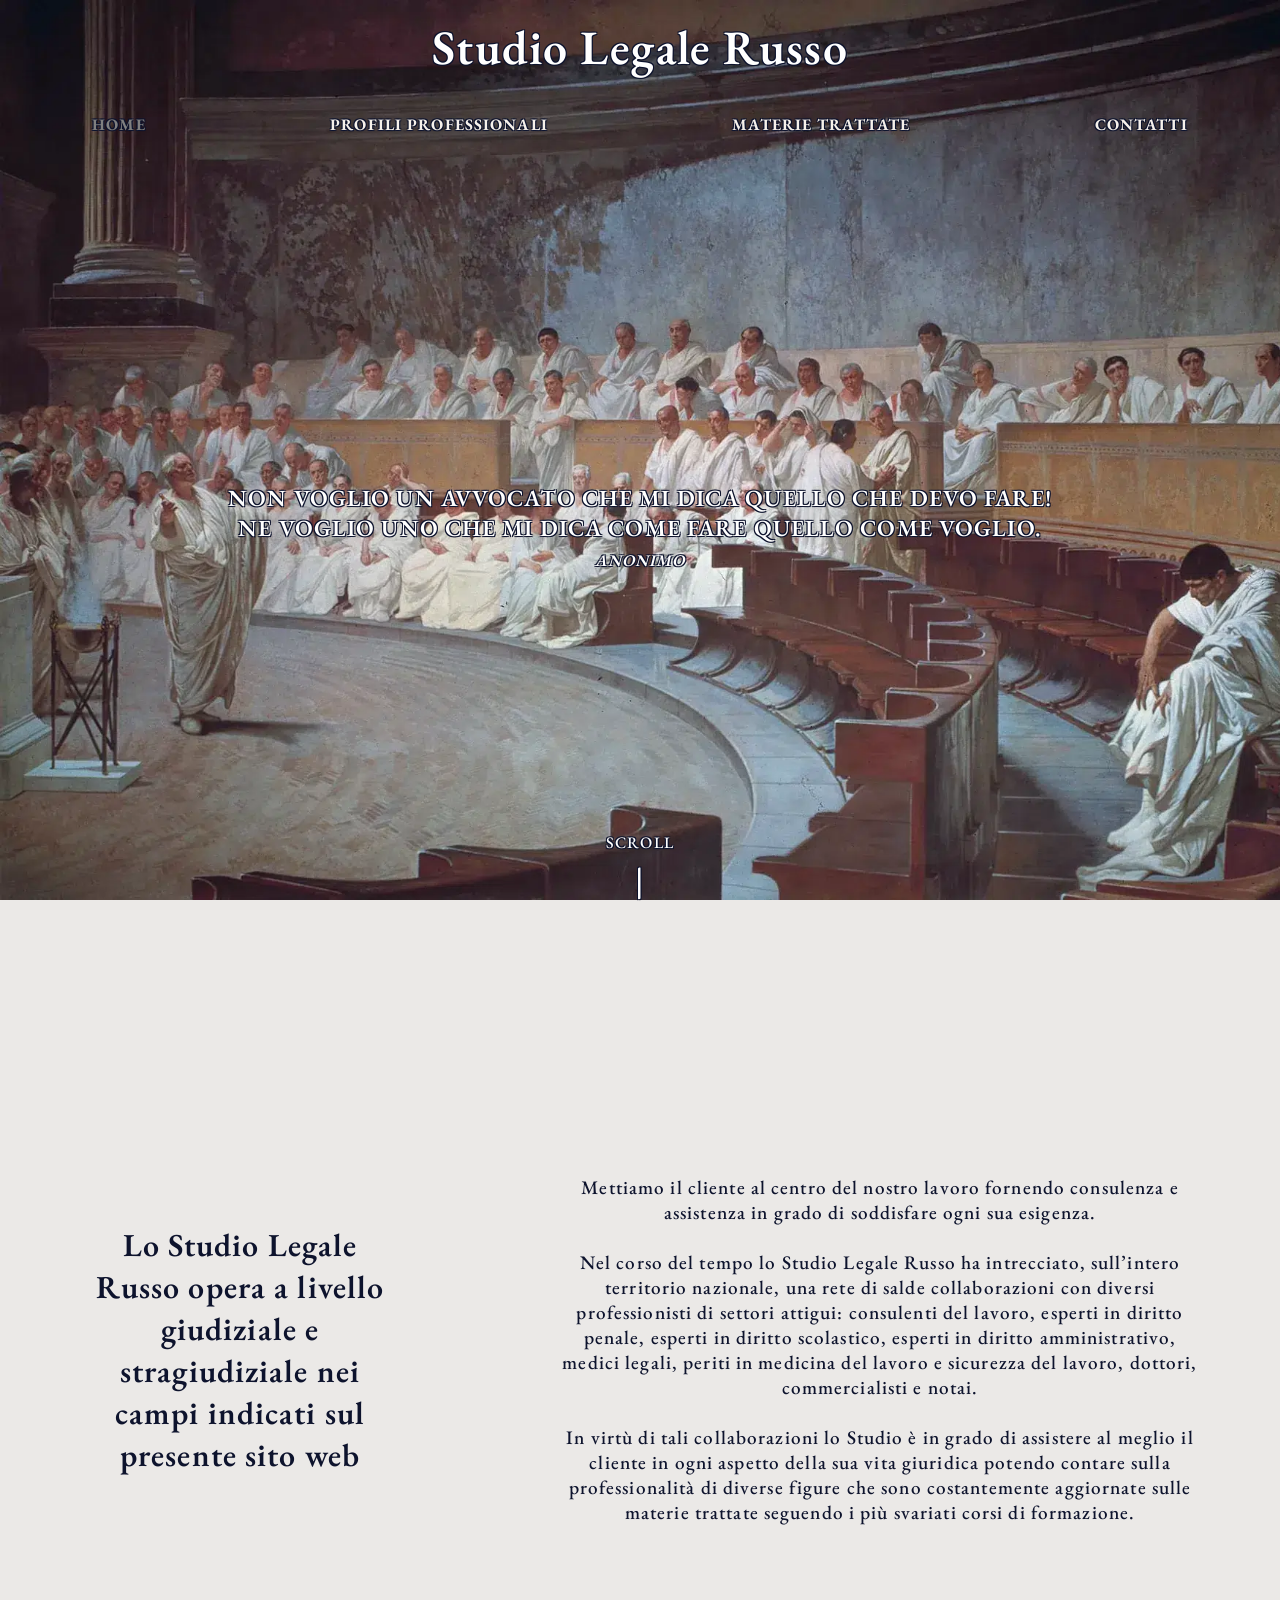
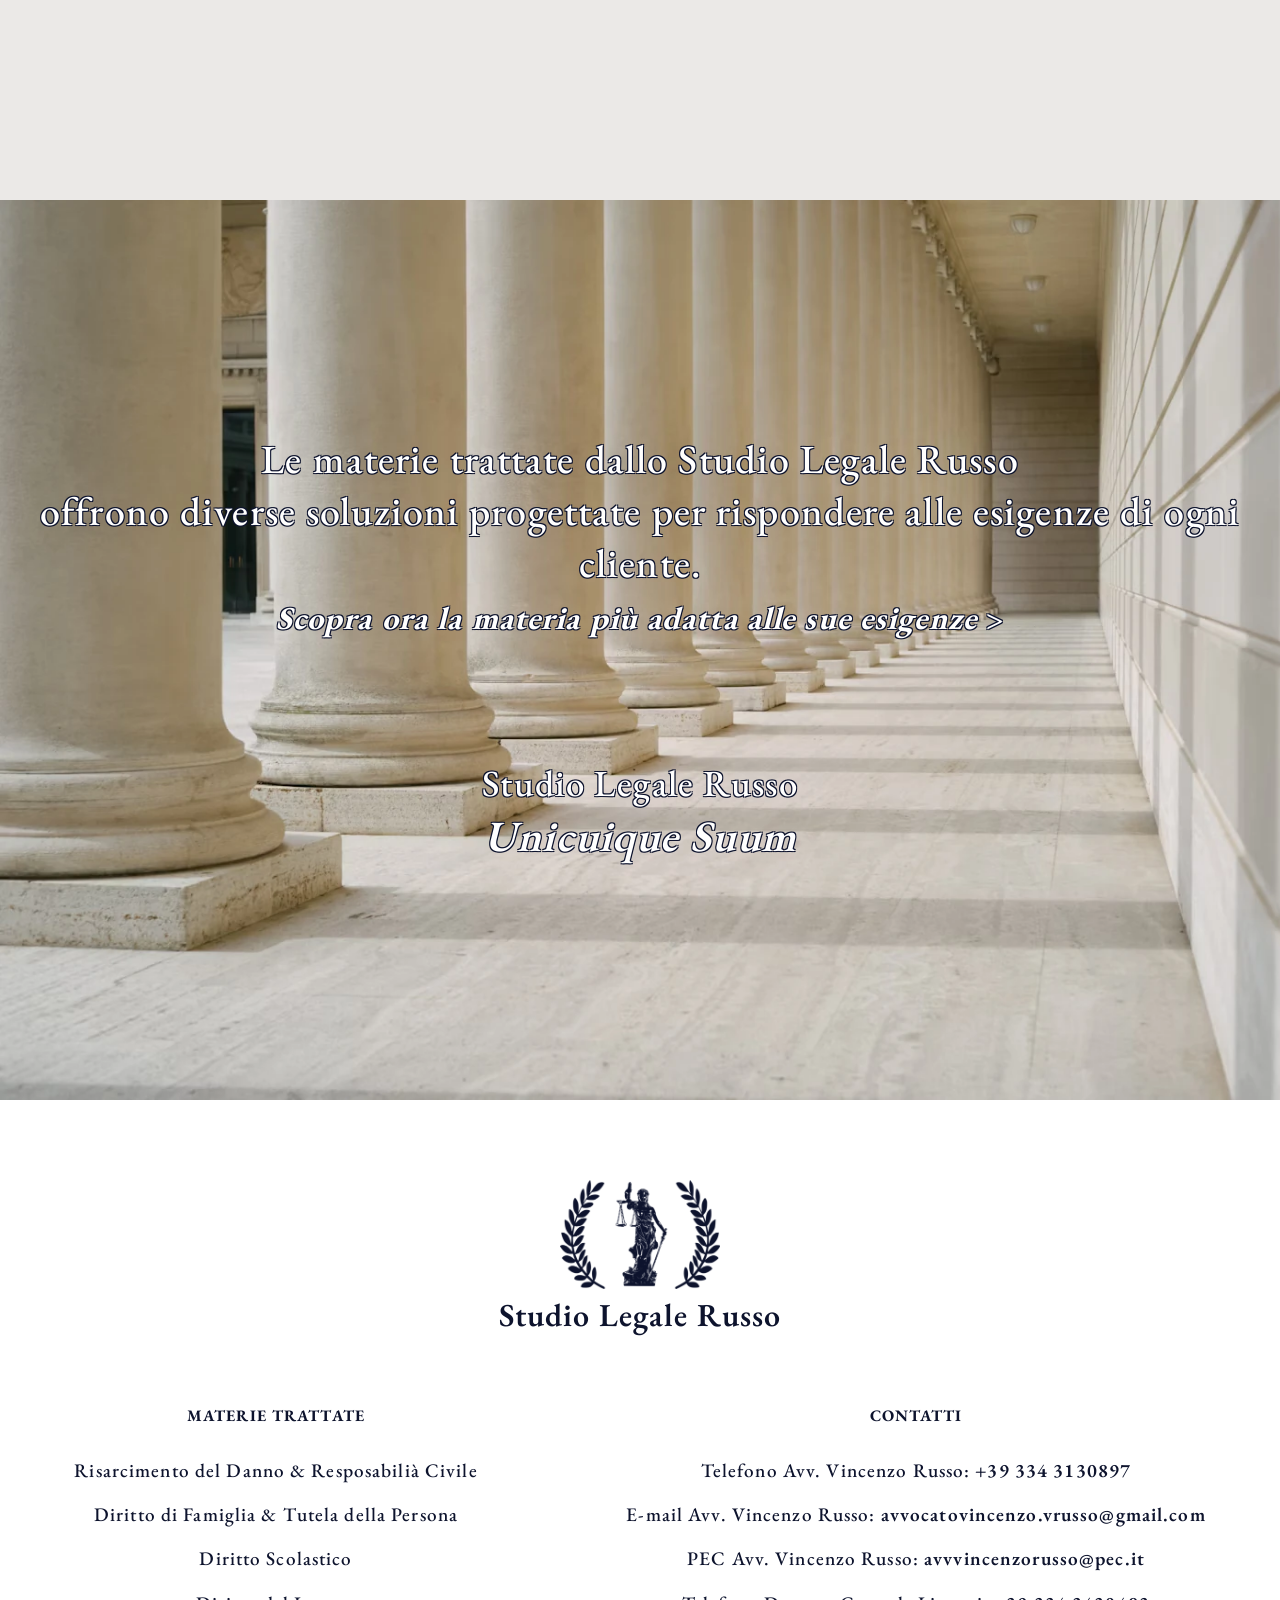
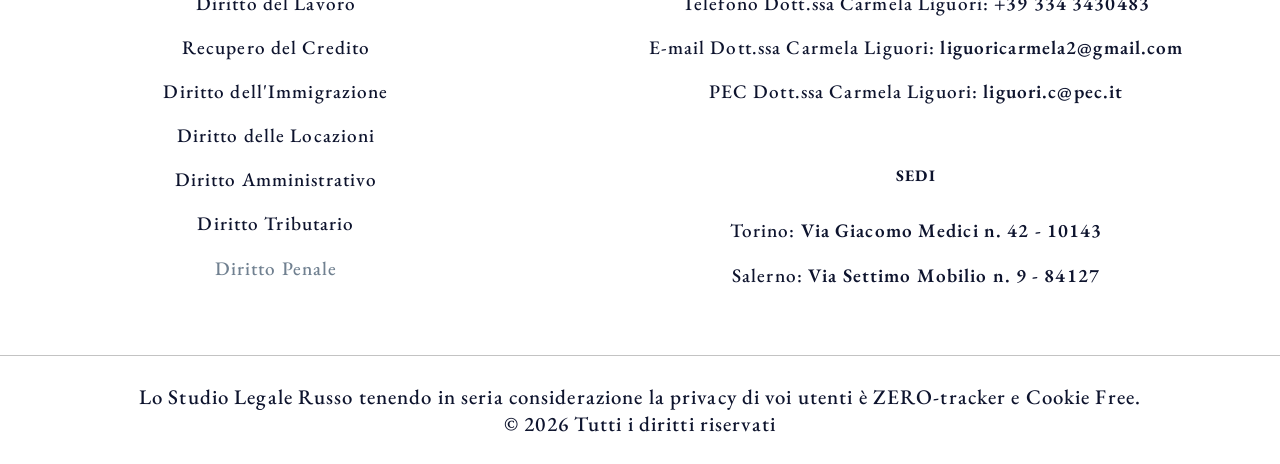
==== index.html @ 7e16e714 "Add files via upload" ====
<!DOCTYPE html>
<html lang="it-IT">
<head>
    <meta charset="UTF-8">
    <meta name="viewport" content="width=device-width, initial-scale=1.0">
    <link rel="stylesheet" href="style.css">
    <link rel="stylesheet" href="assets/font/EBGaramont.css">
    <meta name="apple-mobile-web-app-capable" content="yes">
    <meta name="mobile-web-app-capable" content="yes">
    <link rel="apple-touch-icon" sizes="180x180" href="assets/apple-touch-icon.png">
    <meta name="apple-mobile-web-app-title" content="S L R">
    <link rel="icon" type="image/png" sizes="32x32" href="assets/favicon-32x32.png">
    <link rel="icon" type="image/png" sizes="16x16" href="assets/favicon-16x16.png">
    <title>Studio Legale Russo | Torino | Salerno</title>
    <meta name="description" content="Studio Legale Russo | Svolge la pratica forense con un alto livello di professionalità e competenza. | Avvocato Vincenzo Russo | Dottoressa Carmela Liguori | Torino | Salerno">
    <meta name="keywords" content="avvocato, studio legale, Torino, Salerno">
    <meta name="robots" content="index, follow">
    <link rel="canonical" href="https://slvincenzorusso.it/index">
    <meta property="og:description" content="Studio Legale Russo | Svolge la pratica forense con un alto livello di professionalità e competenza. | Avvocato Vincenzo Russo | Dottoressa Carmela Liguori | Torino | Salerno">
    <meta property="og:title" content="Studio Legale Russo | Torino | Salerno">
    <meta property="og:image" content="https://slvincenzorusso.it/slvincenzorusso-logo.png">
    <meta property="og:image:alt" content="Studio Legale Russo Logo">
    <meta itemprop="name" content="Studio Legale Russo | Torino | Salerno">
    <meta itemprop="description" content="Studio Legale Russo | Svolge la pratica forense con un alto livello di professionalità e competenza. | Avvocato Vincenzo Russo | Dottoressa Carmela Liguori | Torino | Salerno">
    <meta itemprop="image" content="https://slvincenzorusso.it/slvincenzorusso-logo.png">
    <meta name="theme-color" content="#0d132d">
    <meta name="copyright" content="Studio Legale Russo">
</head>
<body class="index">

    <header>

        <div>
            <div style="height: 1em;"></div>
            <h1>Studio Legale Russo</h1>
            <div style="height: 1em;"></div>
        </div>

        <div class="navbar">
            <div class="navb-subc">

                <div class="navb">
                    <a class="navb" href="index.html">
                        <b class="n-b">HOME</b>
                    </a>
                </div>

                <div class="navb">
                    <a class="navb" href="profili-professionali.html">
                        <b>PROFILI PROFESSIONALI</b>
                    </a>
                </div>

                <div class="navb">
                    <a class="navb" href="materie-trattate.html">
                        <b>MATERIE TRATTATE</b>
                    </a>
                </div>

                <div class="navb">
                    <a class="navb" href="contatti.html">
                        <b>CONTATTI</b>
                    </a>
                </div>

            </div>
        </div>

        <div style="margin: auto;">
            
            <h2 style="font-weight: 600;">
                NON VOGLIO UN AVVOCATO CHE MI DICA QUELLO CHE DEVO FARE! <br>
                NE VOGLIO UNO CHE MI DICA COME FARE QUELLO COME VOGLIO.
                <br>
                <i style="font-size: 0.7em;">ANONIMO</i>
            </h2>

        </div>

        <div class="scroll-indicator">
            <span>SCROLL</span>
        </div>

    </header>

    <main>

        <div id="box-I">
            
            <div class="container">

                <h2>
                    Lo Studio Legale Russo opera a livello giudiziale e stragiudiziale nei campi indicati sul
                    presente sito web
                </h2>

            </div>

            <div class="container">
                    
                <p>
                    Mettiamo il cliente al centro del nostro lavoro fornendo consulenza e assistenza in grado di
                    soddisfare ogni sua esigenza.
                    <br><br>
                    Nel corso del tempo lo Studio Legale Russo ha intrecciato, sull’intero territorio nazionale, una
                    rete di salde collaborazioni con diversi professionisti di settori attigui: consulenti del
                    lavoro, esperti in diritto penale, esperti in diritto scolastico, esperti in diritto
                    amministrativo, medici legali, periti in medicina del lavoro e sicurezza del lavoro, dottori,
                    commercialisti e notai.
                    <br><br>
                    In virtù di tali collaborazioni lo Studio è in grado di assistere al meglio il cliente in ogni
                    aspetto della sua vita giuridica potendo contare sulla professionalità di diverse figure che
                    sono costantemente aggiornate sulle materie trattate seguendo i più svariati corsi di
                    formazione.
                </p>
                        
            </div>
            
        </div>

        <div id="box-II">
            
            <div>
                
                <p class="p-i">
                    Le materie trattate dallo Studio Legale Russo <br> offrono diverse soluzioni progettate per rispondere alle esigenze di ogni cliente.
                    <br>
                    <a href="materie-trattate.html"><i>Scopra ora la materia più adatta alle sue esigenze</i> ></a>
                </p>
                <br><br>
                <p class="p-ii">
                    Studio Legale Russo
                </p>
                
                <p class="p-iii">
                    <i>Unicuique Suum</i>
                </p>
                
            </div>

        </div>
        
    </main>

    <footer>
        
        <div>
            <div style="height: 5em;"></div>
            <a href="index.html" style="color:#0d132d">
                <img src="assets/logo.webp" alt="logo">
                <h2>Studio Legale Russo</h2>
            </a>  
        </div>

        <div style="margin: 3em 0;">

            <div class="container">

                <div class="sub-container">

                    <h4><b>MATERIE TRATTATE</b></h4>
                    <div style="margin-top: 2em;"></div>
                    <p>
                        <a href="risarcimento-del-danno-e-responsabilita-civile.html"> Risarcimento del Danno & Resposabilià Civile</a>
                    </p>

                    <p>
                        <a href="diritto-di-famiglia-e-tutela-della-persona.html"> Diritto di Famiglia & Tutela della Persona</a>
                    </p>

                    <p>
                        <a href="diritto-scolastico.html"> Diritto Scolastico</a>
                    </p>

                    <p>
                        <a href="diritto-del-lavoro.html"> Diritto del Lavoro</a>
                    </p>

                    <p>
                        <a href="recupero-del-credito.html"> Recupero del Credito</a>
                    </p>

                    <p>
                        <a href="diritto-dell-immigrazione.html"> Diritto dell'Immigrazione</a>
                    </p>

                    <p>
                        <a href="diritto-delle-locazioni.html"> Diritto delle Locazioni</a>
                    </p>

                    <p>
                        <a href="diritto-amministrativo.html"> Diritto Amministrativo</a>
                    </p>

                    <p>
                        <a href="diritto-tributario.html"> Diritto Tributario</a>
                    </p>

                    <p style="color: slategrey"> Diritto Penale</p>

                </div>

                <div class="sub-container">

                    <h4><b>CONTATTI</b></h4>
                    <div style="margin-top: 2em;"></div>
                    <p>
                        Telefono Avv. Vincenzo Russo: <a href="tel:+393343130897"> <span>+39 334 3130897</span></a>
                    </p>

                    <p>
                        E-mail Avv. Vincenzo Russo: <a href="mailto:avvocatovincenzo.vrusso@gmail.com"> <span>avvocatovincenzo.vrusso@gmail.com</span></a>
                    </p>

                    <p>
                        PEC Avv. Vincenzo Russo:<a href="mailto:avvvincenzorusso@pec.it"> <span>avvvincenzorusso@pec.it</span></a>
                    </p>

                    <p>
                        Telefono Dott.ssa Carmela Liguori: <a href="tel:+393343430483"> <span>+39 334 3430483</span></a>
                    </p>

                    <p>
                        E-mail Dott.ssa Carmela Liguori: <a href="mailto:liguoricarmela2@gmail.com"> <span>liguoricarmela2@gmail.com</span></a>
                    </p>

                    <p>
                        PEC Dott.ssa Carmela Liguori: <a href="mailto:liguori.c@pec.it"> <span>liguori.c@pec.it</span></a>
                    </p>
                    <br>
                    <h4><b>SEDI</b></h4>
                    <div style="margin-top: 2em;"></div>
                    <p>Torino: <span>Via Giacomo Medici n. 42 - 10143</span></p>

                    <p>Salerno: <span>Via Settimo Mobilio n. 9 - 84127</span></p>

                </div>

            </div>

        </div>
        
        <div class="bottom">
            
            <span>
                <br>
                Lo Studio Legale Russo tenendo in seria considerazione la privacy di voi utenti è ZERO-tracker e Cookie Free.
                <br>
                © 2026 Tutti i diritti riservati
                <br><br>
            </span>
        
        </div>
        
    </footer>
    
</body>
</html>
---- style.css ----
body {
    margin: 0;
    height: 100%;
    letter-spacing: 0.07em;
    color: #0d132d;
    font-family: EBGaramond-R, EBGaramond-I;
    font-weight: 500;
}

a {
    text-decoration: none;
    color: white;
}

a:hover {
    color: grey;
}

.index header {
    width: 100%;
    height: 100vh;
    display: flex;
    flex-direction: column;
    justify-content: space-between;
    background-image: url('assets/Cicero_Denounces_Catiline_in_the_Roman_Senate.webp');
    background-size: cover;
}

header {
    width: 100%;
    height: 100vh;
    display: flex;
    flex-direction: column;
    justify-content: space-between;
    background: linear-gradient(to bottom, #0d132d 5%, #004f9f 50%);
}

header h1 {
    margin: 0;
    text-align: center;
    font-size: 3em;
    color: white;
    text-shadow:
        -1px -1px 0 #0d132d,
        1px -1px 0 #0d132d,
        -1px 1px 0 #0d132d,
        1px 1px 0 #0d132d;
    font-weight: 600;
}

.navbar {
    width: 100%;
    display: flex;
    justify-content: space-around;
}

.navb-subc {
    display: flex;
    text-align: center;
    flex: 50%;
    justify-content: inherit;
}

.navb {
    padding: 20px;
    text-decoration: none;
    color: #f6f1eb;
    text-shadow:
        -1px -1px 0 #0d132d,
        1px -1px 0 #0d132d,
        -1px 1px 0 #0d132d,
        1px 1px 0 #0d132d;
}

.navb:hover {
    color: grey;
}

.n-b {
    color: grey;
}

.n-b:hover {
    color: white;
}

@media (max-width: 460px) {

    .navb-subc {
        flex-direction: column;
    }

}

@media (max-width: 900px) {

    header h1 {
        font-size: 2em;
    }

    .navb {
        padding: 13px;
        font-size: 0.9em;
    }

}

.index header h2 {
    margin: auto 2em;
    font-size: 1.45em;
    color: white;
    text-shadow:
        -1px -1px 0 #0d132d,
        1px -1px 0 #0d132d,
        -1px 1px 0 #0d132d,
        1px 1px 0 #0d132d;
    text-align: center;
    font-weight: 500;
}

header h2 {
    margin: 0 2em;
    font-size: 3.5em;
    color: white;
    text-shadow:
        -1px -1px 0 #0d132d,
        1px -1px 0 #0d132d,
        -1px 1px 0 #0d132d,
        1px 1px 0 #0d132d;
    text-align: center;
    font-weight: 500;
}

@media (max-width: 900px) {

    .index header h2 {
        margin: auto 1em;
        font-size: 1em;
    }

    header h2 { 
        margin: auto 1em;
        font-size: 1.5em;
    }

    .index .height {
        height: 7em;
    }

}

.scroll-indicator {
    width: 90%;
    bottom: 0;
    display: flex;
    flex-direction: column;
    align-items: center;
    position: absolute;
    text-align: center;
    color: white;
    text-shadow:
        -1px -1px 0 #0d132d,
        1px -1px 0 #0d132d,
        -1px 1px 0 #0d132d,
        1px 1px 0 #0d132d;
    left: 50%;
    transform: translateX(-50%);
}

.scroll-indicator::after {
    content: "|";
    font-size: 2em;
    margin-top: 5px;
}

.index #box-I {
    background-color: #ebe9e7;
    width: 100%;
    height: 100vh;
    display: flex;
    text-align: center;
    justify-content: center;
    align-items: center;
    flex-direction: column;
}

.container {
    margin: auto 5em;
    max-width: 40em;
}

h2 {
    font-size: 2em;
    font-weight: 600;
}

p {
    font-size: 1.2em;
}

@media (min-width: 840px) {

    .index #box-I {
        flex-direction: row;
    }

}

@media (max-width: 900px) {

    .index #box-I .container {
        margin: 0 2em;
    }

    h2 {
        font-size: 1.5em;
    }

    p {
        font-size: 1em;
    }

}

.index #box-II {
    background-color: #f4e9e0;
    width: 100%;
    height: 100vh;
    background-image: url(assets/Columns.webp);
    background-size: cover;
    display: flex;
    text-align: center;
    justify-content: center;
    align-items: center;
}

.index #box-II .p-i {
    font-size: 2.5em;
    font-weight: 500;
    color: white;
    text-shadow:
        -1px -1px 0 #0d132d,
        1px -1px 0 #0d132d,
        -1px 1px 0 #0d132d,
        1px 1px 0 #0d132d;
}

.index #box-II .p-i a {
    font-size: 0.8em;
    font-weight: 700;
    color: white;
    text-shadow:
        -1px -1px 0 #0d132d,
        1px -1px 0 #0d132d,
        -1px 1px 0 #0d132d,
        1px 1px 0 #0d132d;
}

.index #box-II .p-i a:hover {
    color: #0d132d;
    text-shadow: none;
}

.index #box-II .p-ii {
    margin-bottom: 0;
    font-size: 2.3em;
    font-weight: 500;
    color: white;
    text-shadow:
        -1px -1px 0 #0d132d,
        1px -1px 0 #0d132d,
        -1px 1px 0 #0d132d,
        1px 1px 0 #0d132d;
}

.index #box-II .p-iii {
    margin-top: 0;
    font-size: 2.7em;
    font-weight: 600;
    color: white;
    text-shadow:
        -1px -1px 0 #0d132d,
        1px -1px 0 #0d132d,
        -1px 1px 0 #0d132d,
        1px 1px 0 #0d132d;
}

@media (max-width: 900px) {

    .index #box-II .p-i {
        margin: 0 10px;
        font-size: 1.5em;
    }

    .index #box-II .p-ii {
        margin: 0 10px;
        font-size: 1.5em;
    }

    .index #box-II .p-iii {
        margin: 0 10px;
        font-size: 1.7em;
    }

}

footer {
    width: 100%;
    height: 100vh;
    display: flex;
    flex-direction: column;
    justify-content: space-between;
    text-align: center;
}

footer .container {
    margin: 0;
    max-width: inherit;
    display: flex;
    justify-content: center;
    text-align: center;
}

footer .sub-container {
    margin: 0 auto;
}

footer .sub-container span{
    font-weight: 600;
}

footer a {
    margin: auto;
    color: #0d132d;
}

footer img {
    margin: 0;
    width: 10em;
}

footer h2 {
    margin: 0;
}

footer p {
    margin: 1em 2em;
    font-weight: 500;
}

footer .bottom {
    width: 100%;
    position:relative;
    bottom: 0;
    display: flex;
    flex-direction: column;
    align-items: center;
    border-top: 1px solid #40404050; 
    text-align: center;
    font-size: 1.3em;
}

footer .bottom span {
    margin: auto 1em;
}

@media (max-width: 900px) {

    footer .container {
        margin: auto 2em;
        flex-direction: column;
    }

    footer .sub-container {
        margin: auto 1em;
        height: auto;
        font-size: 0.8em;
    }

    footer img {
        width: 7em;
    }

    footer .bottom {
        font-size: 0.8em;
    }

}

/*PROFILI*/

.p #box-I {
    background-color: #ebe9e7;
    width: 100%;
    height: 100vh;
    display: flex;
    justify-content: center;
    align-items: center;
    flex-direction: column;
    text-align: center;
}

.p #box-I p {
    margin: auto;
}

@media (min-width: 840px) {

    .p #box-I {
        flex-direction: row;
    }

}

@media (max-width: 900px) {

    .p .container {
        margin: 0 2em;
    }

}

.p #box-II {
    background-color: #cfc5c7;
    width: 100%;
    height: 100vh;
    display: flex;
    justify-content: center;
    align-items: center;
    flex-direction: column;
    text-align: center;
}

.p img {
    margin: 2em auto;
    height: 30em;
    border-radius: 4em;
}

@media (max-width: 840px) {

    .p #box-II {
        height: auto;
    }
}

@media (min-width: 840px) {

    .p #box-II {
        flex-direction: row;
    }

}

@media (max-width: 900px) {

    .p img {
        height: 17em;
    }

}

.p #box-III {
    background-color: #d3bdb5;
    width: 100%;
    height: 100vh;
    display: flex;
    justify-content: center;
    align-items: center;
    flex-direction: column-reverse;
    text-align: center;
}

@media (max-width: 800px) {

    .p #box-III {
        height: auto;
    }
}

@media (min-width: 840px) {

    .p #box-III {
        flex-direction: row;
    }

}

/*MATERIE*/

.m #box-I-i {
    background-color: #ebe9e7;
    width: 100%;
    height: 100vh;
    display: flex;
    text-align: center;
    justify-content: center;
    align-items: center;
}

.m p {
    font-size: 1.3em;
}

.m #box-I-ii {
    background-color: #ebe9e7;
    width: 100%;
    height: 100vh;
    display: flex;
    text-align: center;
    justify-content: center;
    align-items: center;
}

.m #box-I-iii {
    background-color: #ebe9e7;
    width: 100%;
    height: 100vh;
    display: flex;
    text-align: center;
    justify-content: center;
    align-items: center;
}

.m .container {
    margin: 0;
    max-width: 70em;
    display: flex;
    text-align: center;
    justify-content: center;
    flex-direction: column;
}

.m .sub-container {
    margin: auto 2em;
}

.m a {
    color: #0d132d;
}

.m a:hover {
    color: grey;
}

.m li {
    font-size: 1.3em;
}

@media (max-width: 900px) {

    .m h1 {
        font-size: 1.5em;
    }

    .m p {
        font-size: 1em;
    }

    .m li {
        font-size: 1em;
    }

}

.m #box-II-i {
    background-color: #cfc5c7;
    width: 100%;
    height: 100vh;
    display: flex;
    text-align: center;
    justify-content: center;
    align-items: center;
}

.m #box-II-ii {
    background-color: #cfc5c7;
    width: 100%;
    height: 100vh;
    display: flex;
    text-align: center;
    justify-content: center;
    align-items: center;
}

.m #box-II-iii {
    background-color: #cfc5c7;
    width: 100%;
    height: 100vh;
    display: flex;
    text-align: center;
    justify-content: center;
    align-items: center;
}

.m #box-III-i {
    background-color: #d3bdb5;
    width: 100%;
    height: 100vh;
    display: flex;
    text-align: center;
    justify-content: center;
    align-items: center;
}

.m #box-III-ii {
    background-color: #d3bdb5;
    width: 100%;
    height: 100vh;
    display: flex;
    text-align: center;
    justify-content: center;
    align-items: center;
}

.m #box-III-iii {
    background-color: #d3bdb5;
    width: 100%;
    height: 100vh;
    display: flex;
    text-align: center;
    justify-content: center;
    align-items: center;
}

/*CONTATTI*/

.c #box-I {
    background-color: #ebe9e7;
    width: 100%;
    height: 100vh;
    display: flex;
    text-align: center;
    justify-content: center;
    align-items: center;
}

.c #box-I h2 {
    font-size: 1.5em;
}

.c #box-I p {
    font-weight: 500;
    font-size: 1.3em;
}

.c #box-I a {
    font-weight: 600;
    color: #0d132d;
}

.c #box-I a:hover {
    color: grey;
}

@media (max-width: 1180px) {

    .c #box-I {
        height: auto;
    }

}

@media (max-width: 900px) {

    .c #box-I h2 {
        margin: auto 1em;
        font-size: 1.3em;
    }

    .c #box-I p {
        font-size: 1.1em;
    }

}

.c #box-II {
    background-color: #cfc5c7;
    width: 100%;
    height: 100vh;
    display: flex;
    text-align: center;
    justify-content: center;
    align-items: center;
}

.c #box-II .container {
    margin: auto;
    max-width: none;
    display: flex;
    text-align: center;
    justify-content: center;
}

.c #box-II .sub-container {
    margin: auto 7em;
}

.c #box-II .h2-i {
    font-size: 2.2em;
    font-weight: 500;
}

.c #box-II .h2-ii {
    font-size: 2.3em;
    font-weight: 600;
}

@media (max-width: 900px) {

    .c #box-II .container {
        flex-direction: column;
    }

    .c #box-II .sub-container {
        margin: auto 10px;
    }

    .c #box-II .h2-i {
        font-size: 1.3em;
    }

    .c #box-II .h2-ii {
        font-size: 1.3em;
    }

}
---- assets/font/EBGaramont.css ----
@font-face {
    font-family: EBGaramond-R;
    src: url(EBGaramond-VariableFont_wght.ttf) format('truetype');
}

@font-face {
    font-family: EBGaramond--I;
    src: url(EBGaramond-Italic-VariableFont_wght.ttf) format('truetype');
}
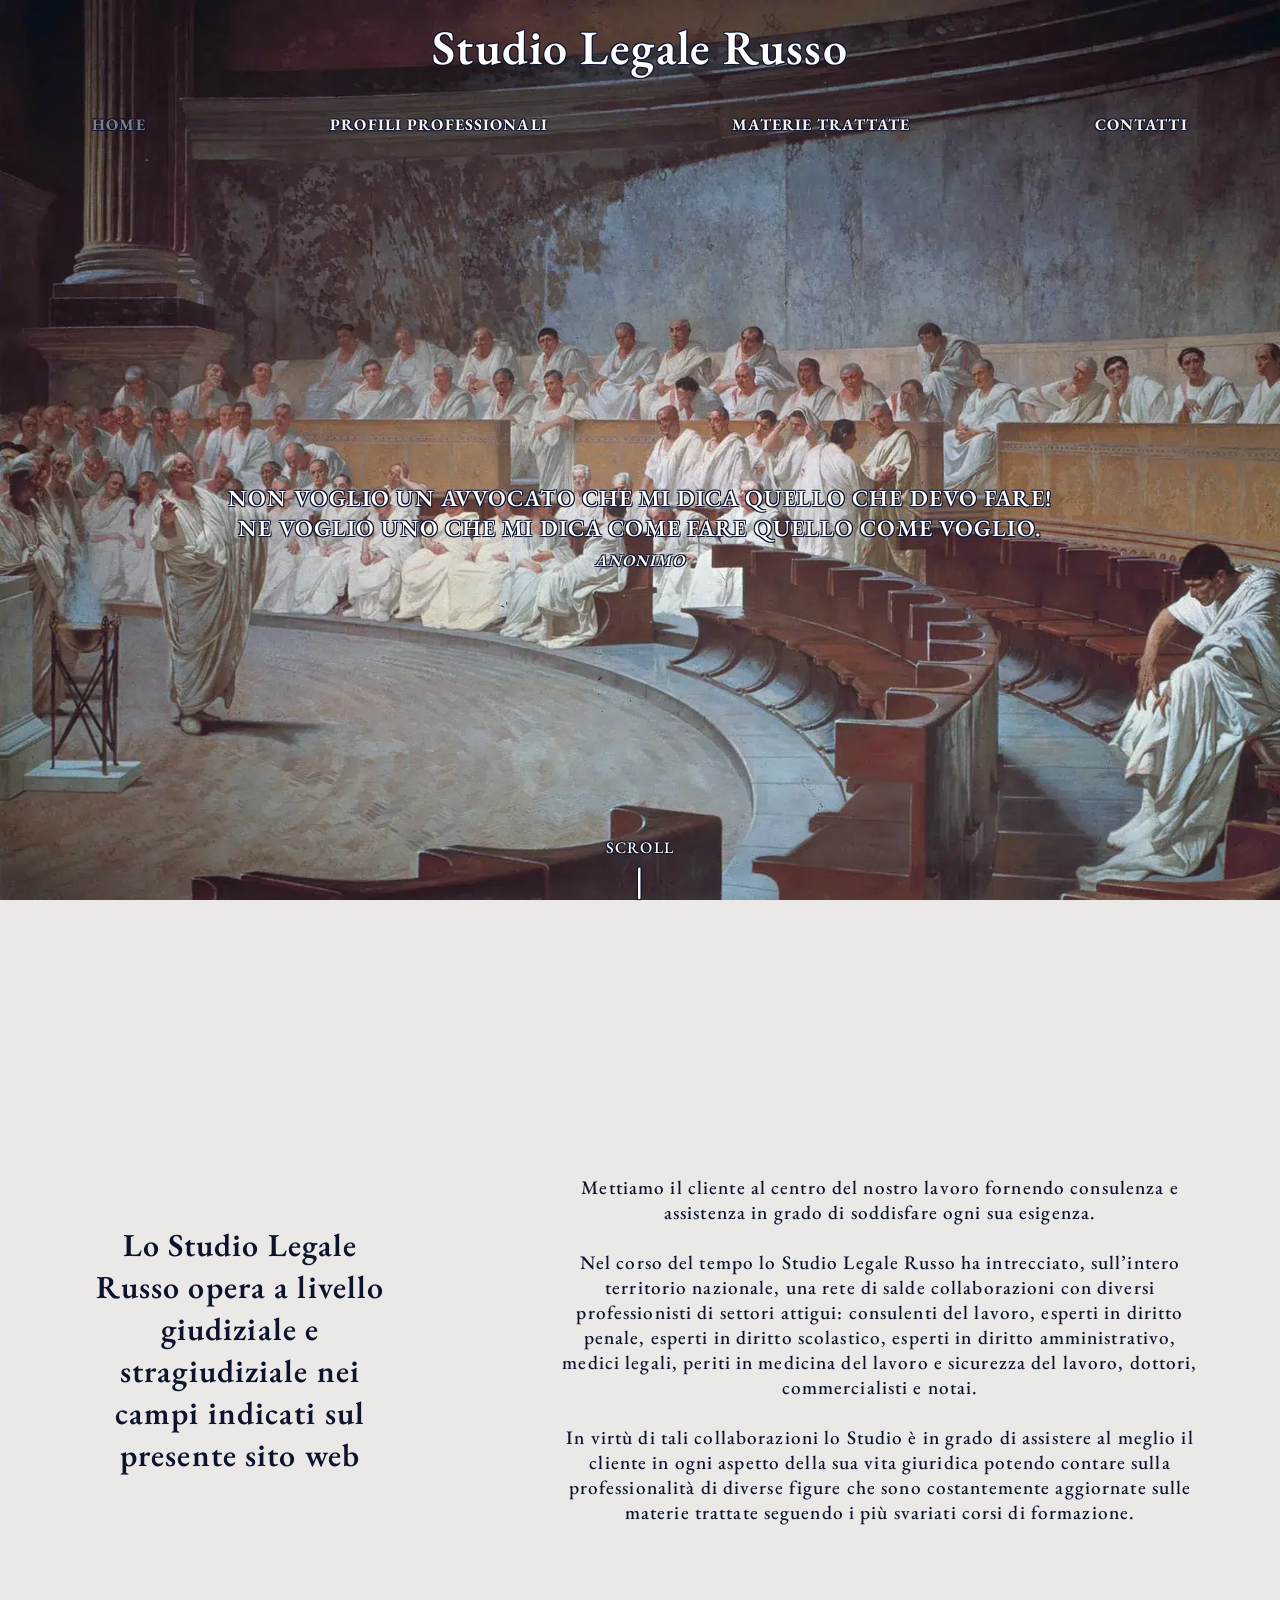
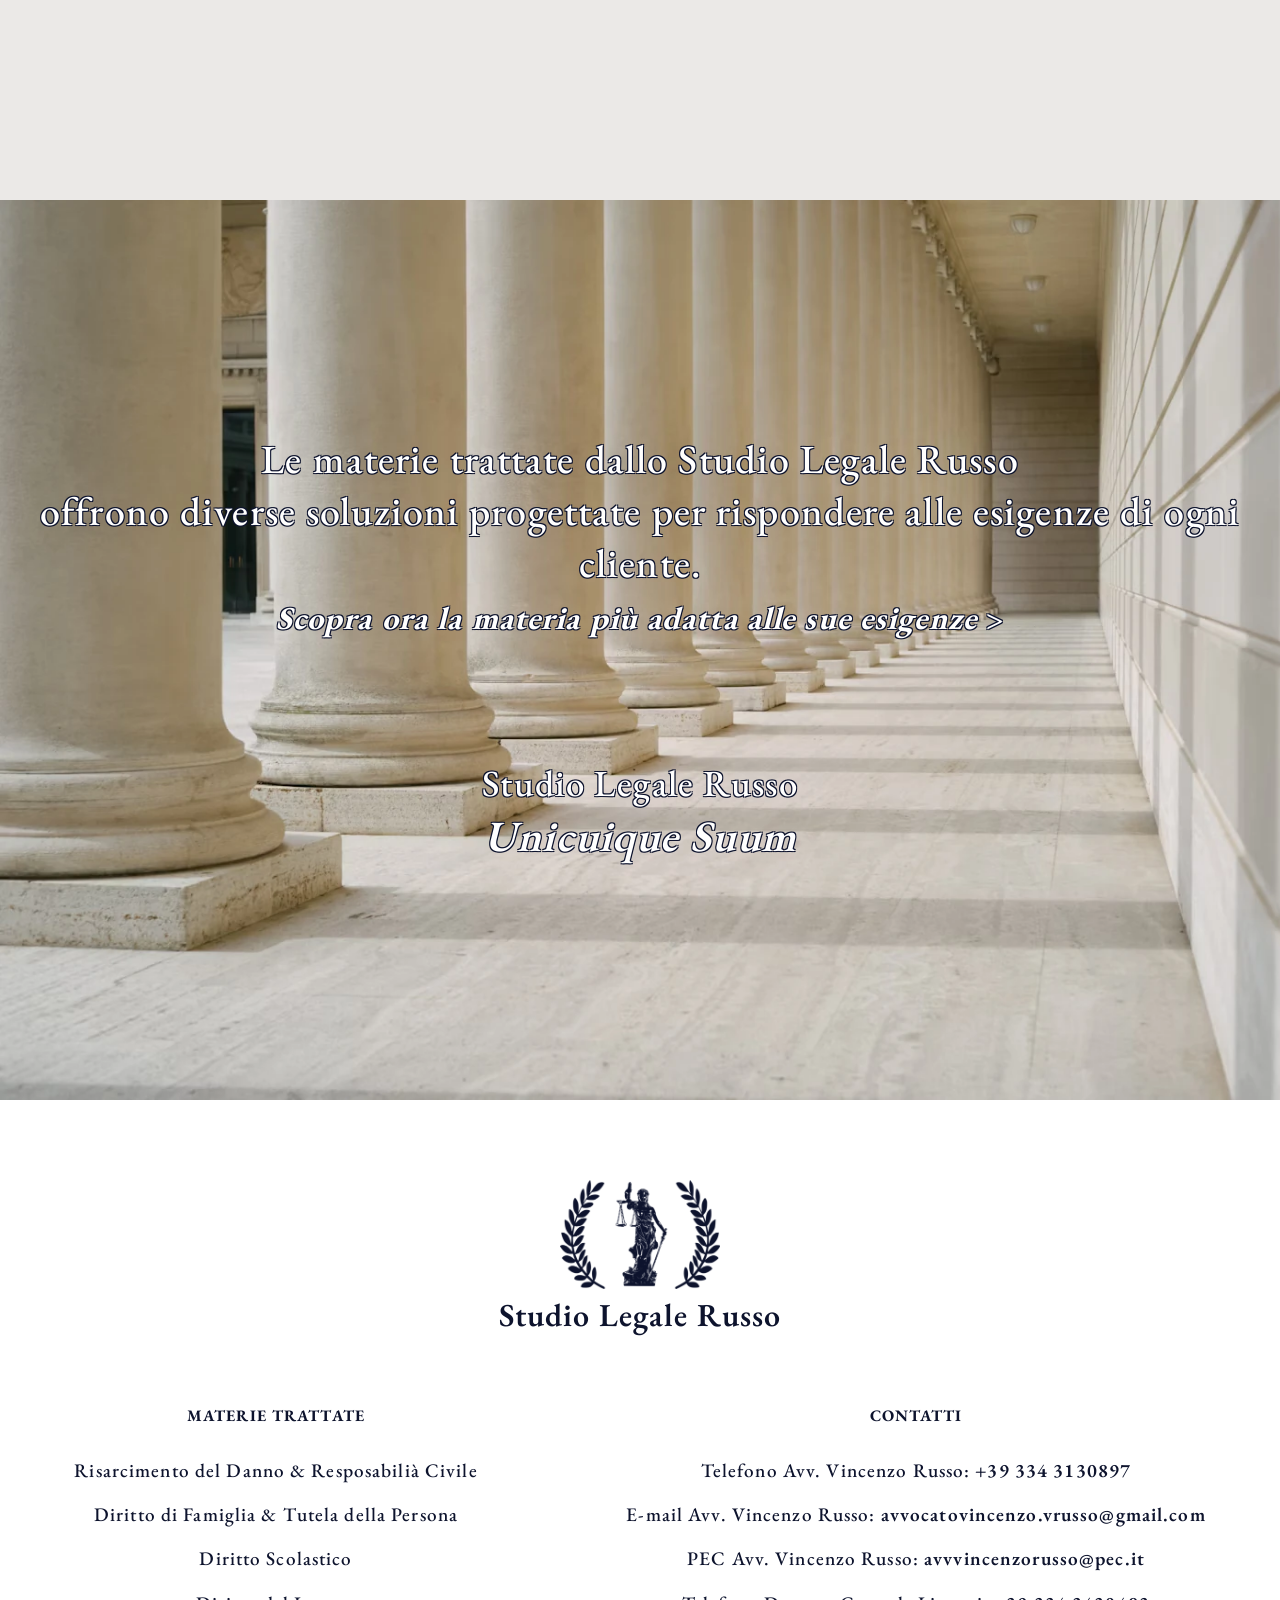
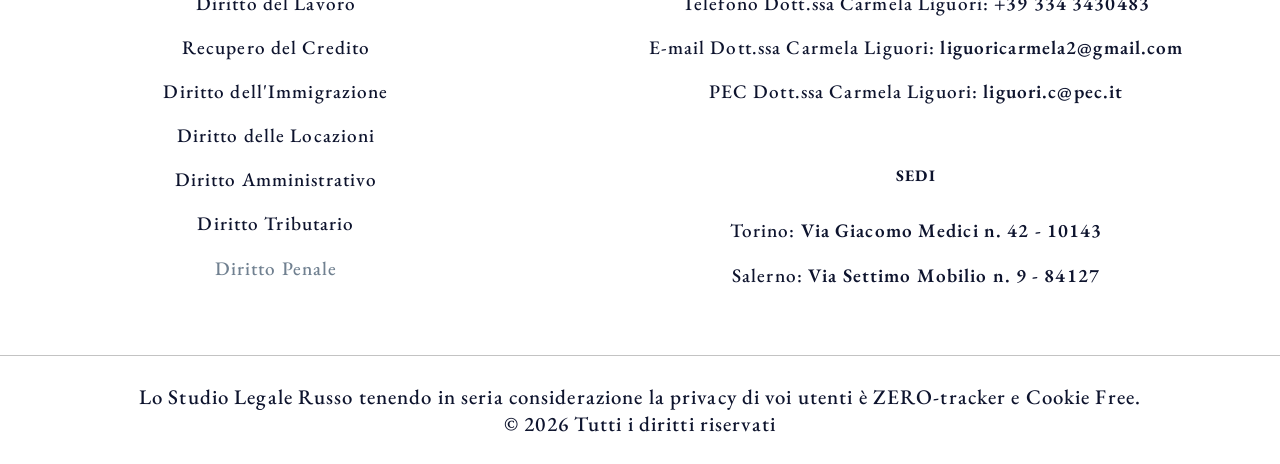
==== commit 3efd4364: "Add files via upload" ====
--- a/index.html
+++ b/index.html
@@ -86,7 +86,7 @@
     <main>
 
         <div id="box-I">
-            
+            <div style="height: 8em;"></div>
             <div class="container">
 
                 <h2>
@@ -115,7 +115,7 @@
                 </p>
                         
             </div>
-            
+            <div style="height: 8em;"></div>
         </div>
 
         <div id="box-II">
--- a/style.css
+++ b/style.css
@@ -9,7 +9,6 @@
 
 a {
     text-decoration: none;
-    color: white;
 }
 
 a:hover {
@@ -170,18 +169,19 @@
 .scroll-indicator::after {
     content: "|";
     font-size: 2em;
-    margin-top: 5px;
 }
 
 .index #box-I {
     background-color: #ebe9e7;
     width: 100%;
-    height: 100vh;
-    display: flex;
-    text-align: center;
-    justify-content: center;
-    align-items: center;
-    flex-direction: column;
+    height: 100dvh;
+    overflow: auto;
+    box-sizing: border-box;
+    display: flex;
+    flex-direction: column;
+    justify-content: center;
+    align-items: center;
+    text-align: center;
 }
 
 .container {
@@ -198,6 +198,14 @@
     font-size: 1.2em;
 }
 
+@media (max-width: 680px) {
+
+    .index #box-I {
+        height: auto;
+    }
+
+}
+
 @media (min-width: 840px) {
 
     .index #box-I {
@@ -229,14 +237,13 @@
     background-image: url(assets/Columns.webp);
     background-size: cover;
     display: flex;
-    text-align: center;
-    justify-content: center;
-    align-items: center;
+    justify-content: center;
+    align-items: center;
+    text-align: center;
 }
 
 .index #box-II .p-i {
     font-size: 2.5em;
-    font-weight: 500;
     color: white;
     text-shadow:
         -1px -1px 0 #0d132d,
@@ -264,7 +271,6 @@
 .index #box-II .p-ii {
     margin-bottom: 0;
     font-size: 2.3em;
-    font-weight: 500;
     color: white;
     text-shadow:
         -1px -1px 0 #0d132d,
@@ -343,11 +349,6 @@
     margin: 0;
 }
 
-footer p {
-    margin: 1em 2em;
-    font-weight: 500;
-}
-
 footer .bottom {
     width: 100%;
     position:relative;
@@ -423,7 +424,9 @@
 .p #box-II {
     background-color: #cfc5c7;
     width: 100%;
-    height: 100vh;
+    height: 100dvh;
+    overflow: auto;
+    box-sizing: border-box;
     display: flex;
     justify-content: center;
     align-items: center;
@@ -437,11 +440,12 @@
     border-radius: 4em;
 }
 
-@media (max-width: 840px) {
+@media (max-width: 700px) {
 
     .p #box-II {
         height: auto;
     }
+
 }
 
 @media (min-width: 840px) {
@@ -452,6 +456,13 @@
 
 }
 
+@media (max-width: 800px) {
+
+    .p .container p {
+        margin-bottom: 2em;
+    }
+}
+
 @media (max-width: 900px) {
 
     .p img {
@@ -463,7 +474,9 @@
 .p #box-III {
     background-color: #d3bdb5;
     width: 100%;
-    height: 100vh;
+    height: 100dvh;
+    overflow: auto;
+    box-sizing: border-box;
     display: flex;
     justify-content: center;
     align-items: center;
@@ -471,7 +484,7 @@
     text-align: center;
 }
 
-@media (max-width: 800px) {
+@media (max-width: 700px) {
 
     .p #box-III {
         height: auto;
@@ -507,9 +520,9 @@
     width: 100%;
     height: 100vh;
     display: flex;
-    text-align: center;
-    justify-content: center;
-    align-items: center;
+    justify-content: center;
+    align-items: center;
+    text-align: center;
 }
 
 .m #box-I-iii {
@@ -517,24 +530,27 @@
     width: 100%;
     height: 100vh;
     display: flex;
-    text-align: center;
-    justify-content: center;
-    align-items: center;
+    justify-content: center;
+    align-items: center;
+    text-align: center;
 }
 
 .m .container {
     margin: 0;
     max-width: 70em;
     display: flex;
-    text-align: center;
-    justify-content: center;
-    flex-direction: column;
+    flex-direction: column;
+    justify-content: center;
 }
 
 .m .sub-container {
     margin: auto 2em;
 }
 
+.m .sub-container h1 {
+    font-weight: 600;
+}
+
 .m a {
     color: #0d132d;
 }
@@ -568,9 +584,9 @@
     width: 100%;
     height: 100vh;
     display: flex;
-    text-align: center;
-    justify-content: center;
-    align-items: center;
+    justify-content: center;
+    align-items: center;
+    text-align: center;
 }
 
 .m #box-II-ii {
@@ -578,9 +594,9 @@
     width: 100%;
     height: 100vh;
     display: flex;
-    text-align: center;
-    justify-content: center;
-    align-items: center;
+    justify-content: center;
+    align-items: center;
+    text-align: center;
 }
 
 .m #box-II-iii {
@@ -588,9 +604,9 @@
     width: 100%;
     height: 100vh;
     display: flex;
-    text-align: center;
-    justify-content: center;
-    align-items: center;
+    justify-content: center;
+    align-items: center;
+    text-align: center;
 }
 
 .m #box-III-i {
@@ -598,9 +614,9 @@
     width: 100%;
     height: 100vh;
     display: flex;
-    text-align: center;
-    justify-content: center;
-    align-items: center;
+    justify-content: center;
+    align-items: center;
+    text-align: center;
 }
 
 .m #box-III-ii {
@@ -608,9 +624,9 @@
     width: 100%;
     height: 100vh;
     display: flex;
-    text-align: center;
-    justify-content: center;
-    align-items: center;
+    justify-content: center;
+    align-items: center;
+    text-align: center;
 }
 
 .m #box-III-iii {
@@ -618,9 +634,9 @@
     width: 100%;
     height: 100vh;
     display: flex;
-    text-align: center;
-    justify-content: center;
-    align-items: center;
+    justify-content: center;
+    align-items: center;
+    text-align: center;
 }
 
 /*CONTATTI*/
@@ -628,11 +644,13 @@
 .c #box-I {
     background-color: #ebe9e7;
     width: 100%;
-    height: 100vh;
-    display: flex;
-    text-align: center;
-    justify-content: center;
-    align-items: center;
+    height: 100dvh;
+    box-sizing: border-box;
+    display: flex;
+    flex-direction: column;
+    justify-content: center;
+    align-items: center;
+    text-align: center;
 }
 
 .c #box-I h2 {
@@ -640,7 +658,6 @@
 }
 
 .c #box-I p {
-    font-weight: 500;
     font-size: 1.3em;
 }
 
@@ -653,10 +670,17 @@
     color: grey;
 }
 
-@media (max-width: 1180px) {
+@media (max-width: 700px) {
 
     .c #box-I {
         height: auto;
+    }
+}
+
+@media (min-width: 840px) {
+
+    .c #box-I {
+        flex-direction: row;
     }
 
 }
@@ -679,16 +703,15 @@
     width: 100%;
     height: 100vh;
     display: flex;
-    text-align: center;
-    justify-content: center;
-    align-items: center;
+    justify-content: center;
+    align-items: center;
+    text-align: center;
 }
 
 .c #box-II .container {
     margin: auto;
     max-width: none;
     display: flex;
-    text-align: center;
     justify-content: center;
 }
 
@@ -703,7 +726,6 @@
 
 .c #box-II .h2-ii {
     font-size: 2.3em;
-    font-weight: 600;
 }
 
 @media (max-width: 900px) {
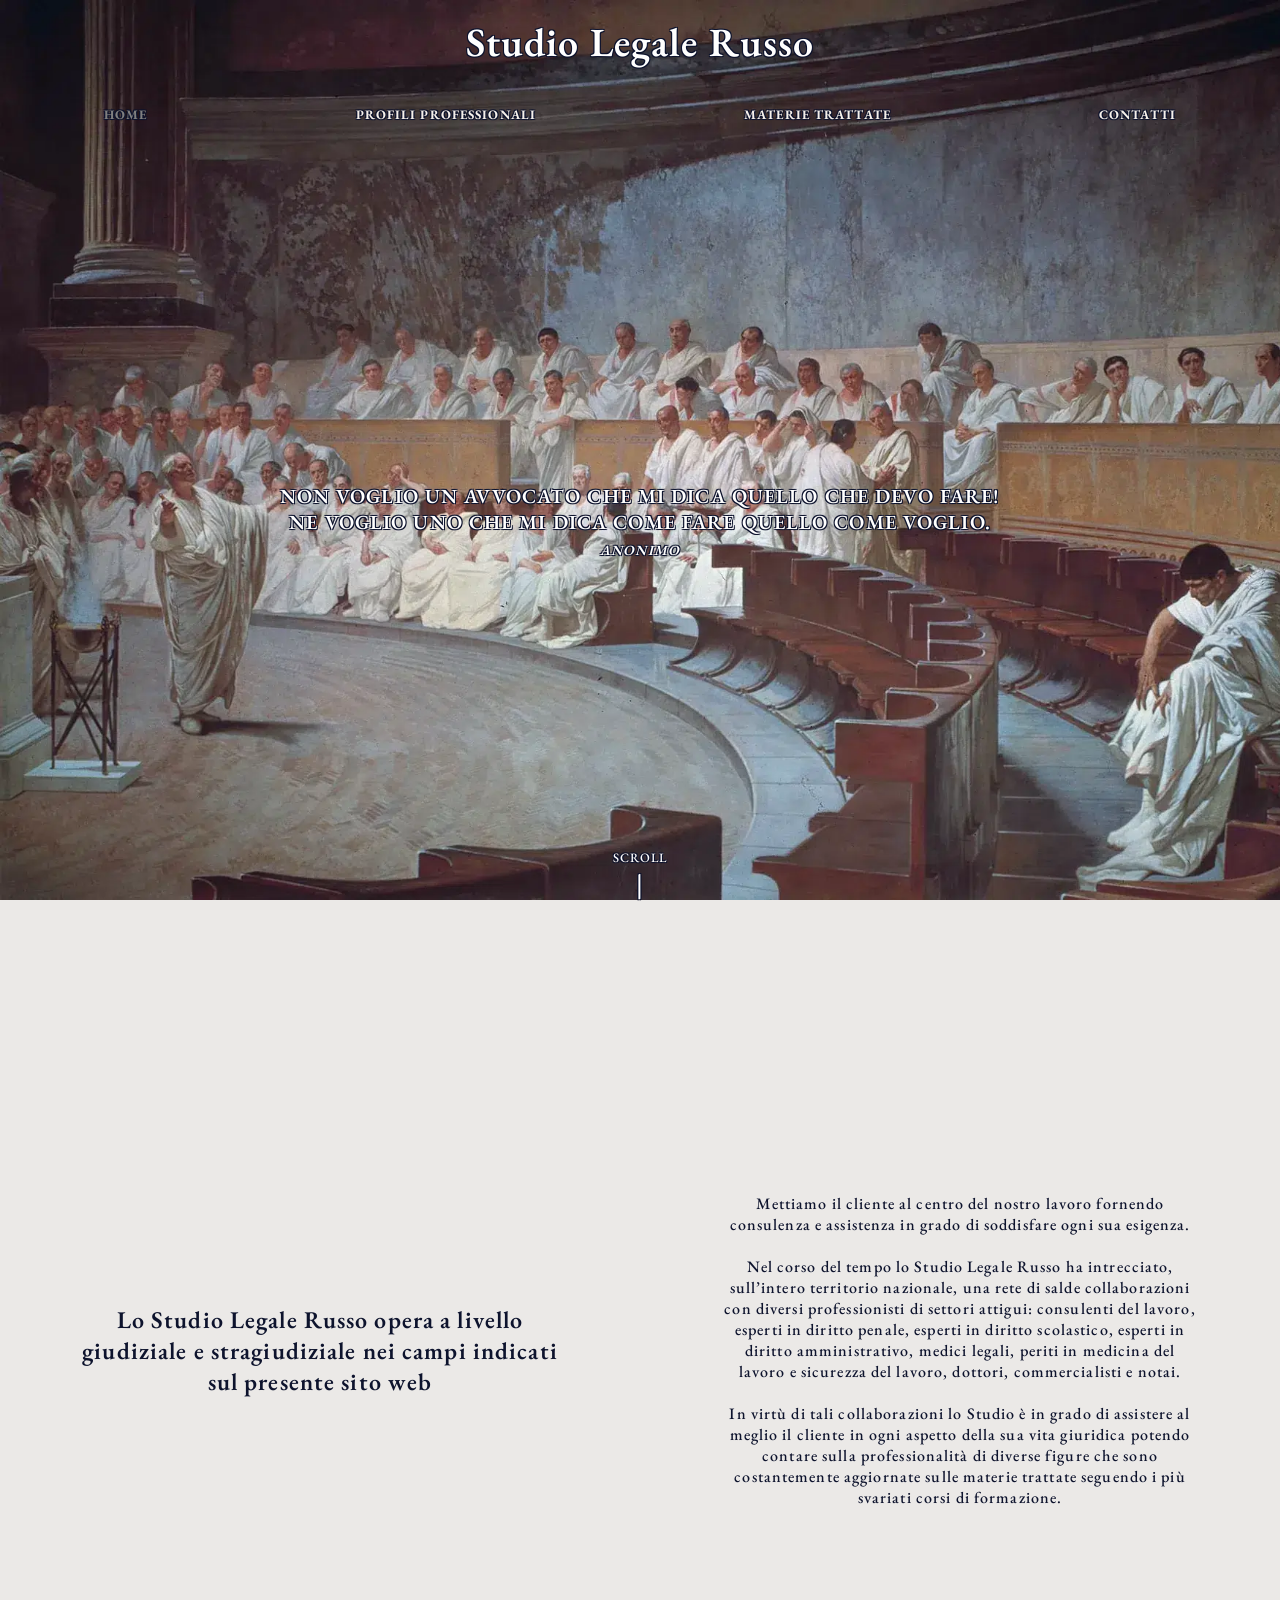
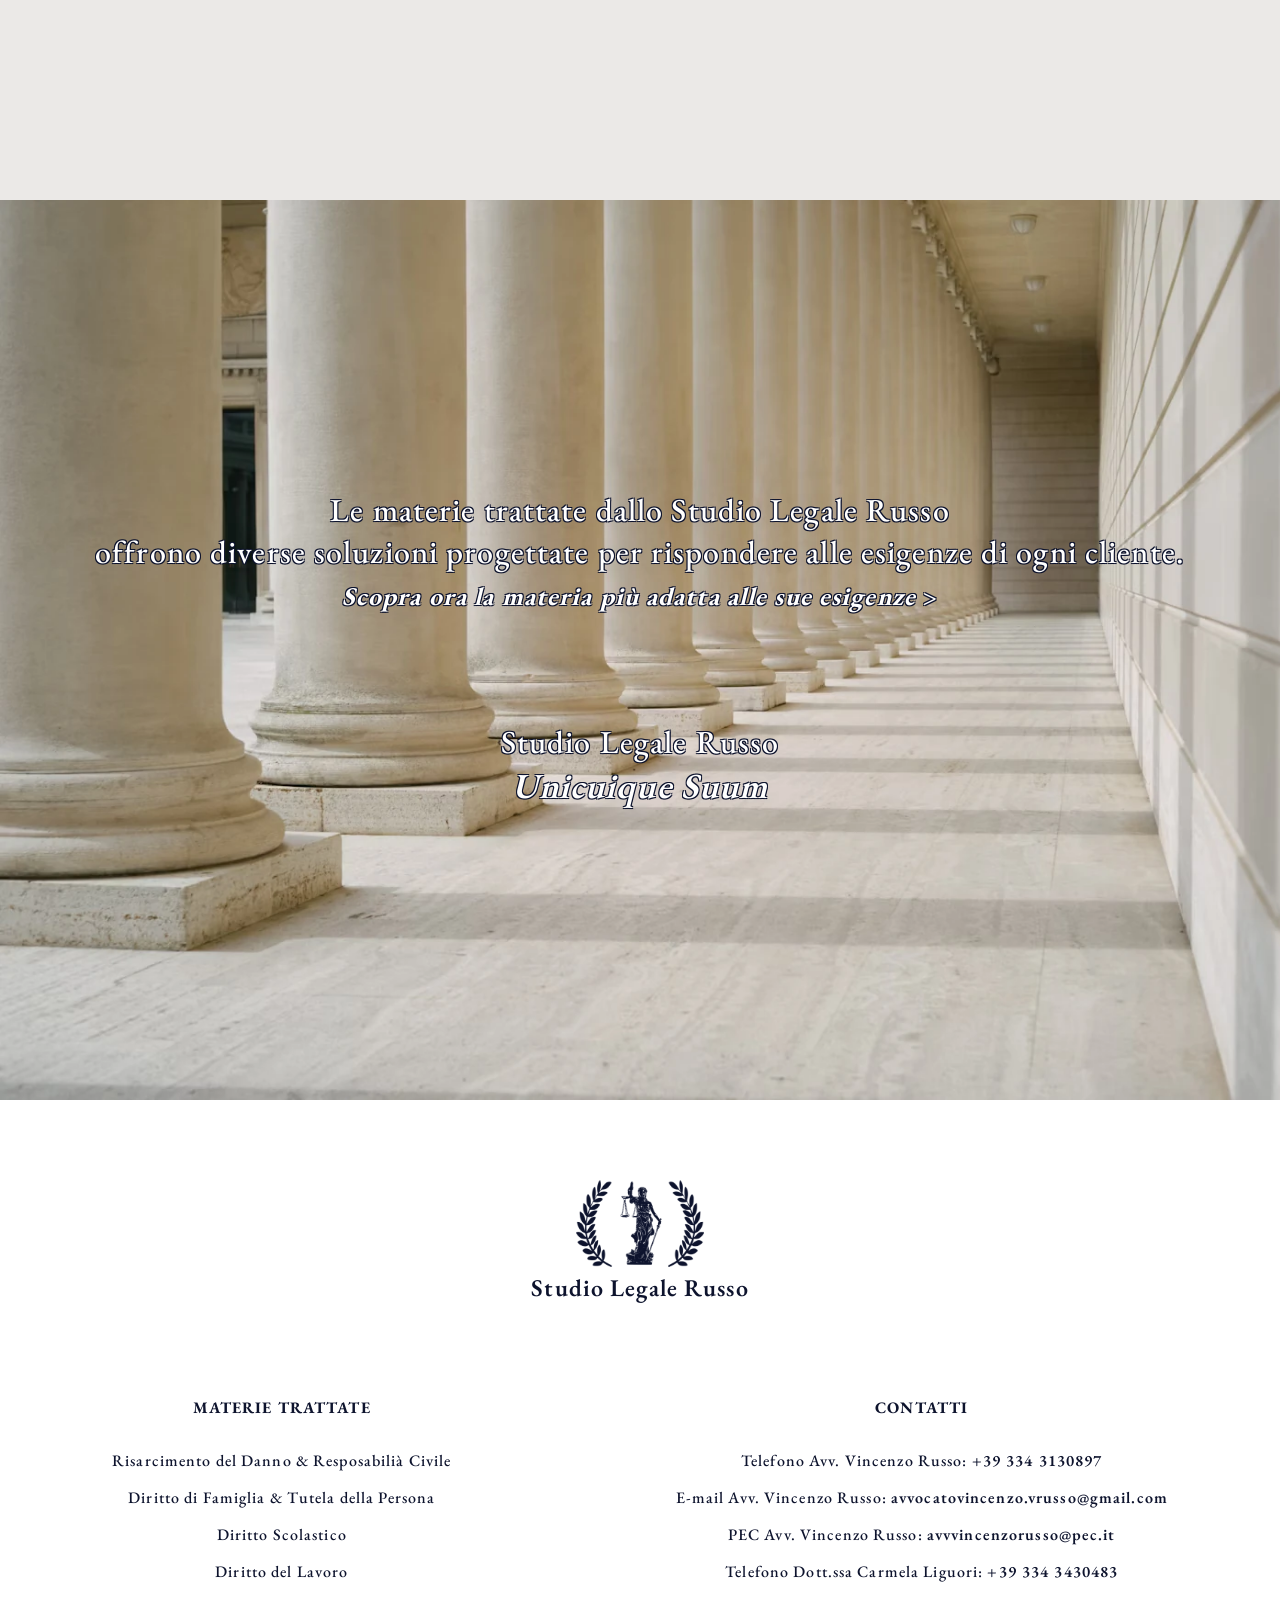
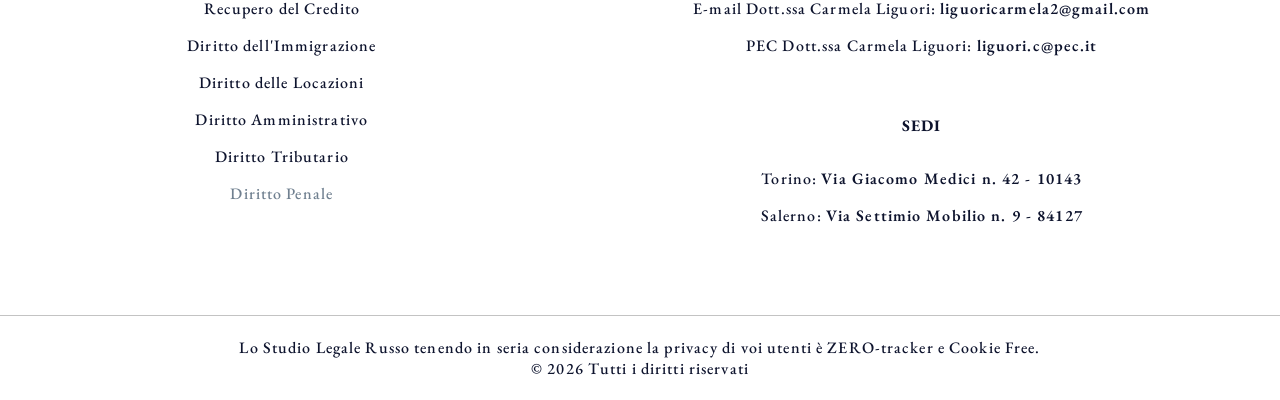
==== commit 09a26e91: "Add files via upload" ====
--- a/index.html
+++ b/index.html
@@ -232,7 +232,7 @@
                     <div style="margin-top: 2em;"></div>
                     <p>Torino: <span>Via Giacomo Medici n. 42 - 10143</span></p>
 
-                    <p>Salerno: <span>Via Settimo Mobilio n. 9 - 84127</span></p>
+                    <p>Salerno: <span>Via Settimio Mobilio n. 9 - 84127</span></p>
 
                 </div>
 
--- a/style.css
+++ b/style.css
@@ -37,7 +37,7 @@
 header h1 {
     margin: 0;
     text-align: center;
-    font-size: 3em;
+    font-size: 2.5em;
     color: white;
     text-shadow:
         -1px -1px 0 #0d132d,
@@ -69,6 +69,7 @@
         1px -1px 0 #0d132d,
         -1px 1px 0 #0d132d,
         1px 1px 0 #0d132d;
+    font-size: 0.9em;
 }
 
 .navb:hover {
@@ -106,7 +107,7 @@
 
 .index header h2 {
     margin: auto 2em;
-    font-size: 1.45em;
+    font-size: 1.25em;
     color: white;
     text-shadow:
         -1px -1px 0 #0d132d,
@@ -119,7 +120,7 @@
 
 header h2 {
     margin: 0 2em;
-    font-size: 3.5em;
+    font-size: 2.7em;
     color: white;
     text-shadow:
         -1px -1px 0 #0d132d,
@@ -164,6 +165,7 @@
         1px 1px 0 #0d132d;
     left: 50%;
     transform: translateX(-50%);
+    font-size: 0.8em;
 }
 
 .scroll-indicator::after {
@@ -186,16 +188,12 @@
 
 .container {
     margin: auto 5em;
-    max-width: 40em;
+    max-width: 30em;
 }
 
 h2 {
-    font-size: 2em;
+    font-size: 1.5em;
     font-weight: 600;
-}
-
-p {
-    font-size: 1.2em;
 }
 
 @media (max-width: 680px) {
@@ -220,14 +218,6 @@
         margin: 0 2em;
     }
 
-    h2 {
-        font-size: 1.5em;
-    }
-
-    p {
-        font-size: 1em;
-    }
-
 }
 
 .index #box-II {
@@ -243,7 +233,7 @@
 }
 
 .index #box-II .p-i {
-    font-size: 2.5em;
+    font-size: 2em;
     color: white;
     text-shadow:
         -1px -1px 0 #0d132d,
@@ -270,7 +260,7 @@
 
 .index #box-II .p-ii {
     margin-bottom: 0;
-    font-size: 2.3em;
+    font-size: 2em;
     color: white;
     text-shadow:
         -1px -1px 0 #0d132d,
@@ -281,7 +271,7 @@
 
 .index #box-II .p-iii {
     margin-top: 0;
-    font-size: 2.7em;
+    font-size: 2.2em;
     font-weight: 600;
     color: white;
     text-shadow:
@@ -342,7 +332,7 @@
 
 footer img {
     margin: 0;
-    width: 10em;
+    width: 8em;
 }
 
 footer h2 {
@@ -358,7 +348,6 @@
     align-items: center;
     border-top: 1px solid #40404050; 
     text-align: center;
-    font-size: 1.3em;
 }
 
 footer .bottom span {
@@ -378,12 +367,12 @@
         font-size: 0.8em;
     }
 
+    footer .bottom span {
+        font-size: 0.8em;
+    }
+
     footer img {
         width: 7em;
-    }
-
-    footer .bottom {
-        font-size: 0.8em;
     }
 
 }
@@ -511,8 +500,29 @@
     align-items: center;
 }
 
-.m p {
-    font-size: 1.3em;
+.m .container {
+    margin: 0;
+    max-width: 60em;
+    display: flex;
+    flex-direction: column;
+    justify-content: center;
+}
+
+.m .sub-container {
+    margin: auto 2em;
+}
+
+.m .sub-container h1 {
+    font-size: 1.5em;
+    font-weight: 600;
+}
+
+.m a {
+    color: #0d132d;
+}
+
+.m a:hover {
+    color: grey;
 }
 
 .m #box-I-ii {
@@ -528,55 +538,17 @@
 .m #box-I-iii {
     background-color: #ebe9e7;
     width: 100%;
-    height: 100vh;
-    display: flex;
-    justify-content: center;
-    align-items: center;
-    text-align: center;
-}
-
-.m .container {
-    margin: 0;
-    max-width: 70em;
-    display: flex;
-    flex-direction: column;
-    justify-content: center;
-}
-
-.m .sub-container {
-    margin: auto 2em;
-}
-
-.m .sub-container h1 {
-    font-weight: 600;
-}
-
-.m a {
-    color: #0d132d;
-}
-
-.m a:hover {
-    color: grey;
-}
-
-.m li {
-    font-size: 1.3em;
-}
-
-@media (max-width: 900px) {
-
-    .m h1 {
-        font-size: 1.5em;
-    }
-
-    .m p {
-        font-size: 1em;
-    }
-
-    .m li {
-        font-size: 1em;
-    }
-
+    min-height: 100vh;
+    display: flex;
+    justify-content: center;
+    align-items: center;
+    text-align: center;
+}
+
+.m #box-I-iii .container {
+    max-height: 100%;
+    overflow: auto;
+    display: block;
 }
 
 .m #box-II-i {
@@ -592,21 +564,33 @@
 .m #box-II-ii {
     background-color: #cfc5c7;
     width: 100%;
-    height: 100vh;
-    display: flex;
-    justify-content: center;
-    align-items: center;
-    text-align: center;
+    min-height: 100vh;
+    display: flex;
+    justify-content: center;
+    align-items: center;
+    text-align: center;
+}
+
+.m #box-II-ii .container {
+    max-height: 100%;
+    overflow: auto;
+    display: block;
 }
 
 .m #box-II-iii {
     background-color: #cfc5c7;
     width: 100%;
-    height: 100vh;
-    display: flex;
-    justify-content: center;
-    align-items: center;
-    text-align: center;
+    min-height: 100vh;
+    display: flex;
+    justify-content: center;
+    align-items: center;
+    text-align: center;
+}
+
+.m #box-II-iii .container {
+    max-height: 100%;
+    overflow: auto;
+    display: block;
 }
 
 .m #box-III-i {
@@ -632,11 +616,17 @@
 .m #box-III-iii {
     background-color: #d3bdb5;
     width: 100%;
-    height: 100vh;
-    display: flex;
-    justify-content: center;
-    align-items: center;
-    text-align: center;
+    min-height: 100vh;
+    display: flex;
+    justify-content: center;
+    align-items: center;
+    text-align: center;
+}
+
+.m #box-III-iii .container {
+    max-height: 100%;
+    overflow: auto;
+    display: block;
 }
 
 /*CONTATTI*/
@@ -654,11 +644,7 @@
 }
 
 .c #box-I h2 {
-    font-size: 1.5em;
-}
-
-.c #box-I p {
-    font-size: 1.3em;
+    font-size: 1.2em;
 }
 
 .c #box-I a {
@@ -685,19 +671,6 @@
 
 }
 
-@media (max-width: 900px) {
-
-    .c #box-I h2 {
-        margin: auto 1em;
-        font-size: 1.3em;
-    }
-
-    .c #box-I p {
-        font-size: 1.1em;
-    }
-
-}
-
 .c #box-II {
     background-color: #cfc5c7;
     width: 100%;
@@ -716,16 +689,16 @@
 }
 
 .c #box-II .sub-container {
-    margin: auto 7em;
+    margin: auto 5em;
 }
 
 .c #box-II .h2-i {
-    font-size: 2.2em;
+    font-size: 1.7em;
     font-weight: 500;
 }
 
 .c #box-II .h2-ii {
-    font-size: 2.3em;
+    font-size: 1.8em;
 }
 
 @media (max-width: 900px) {
